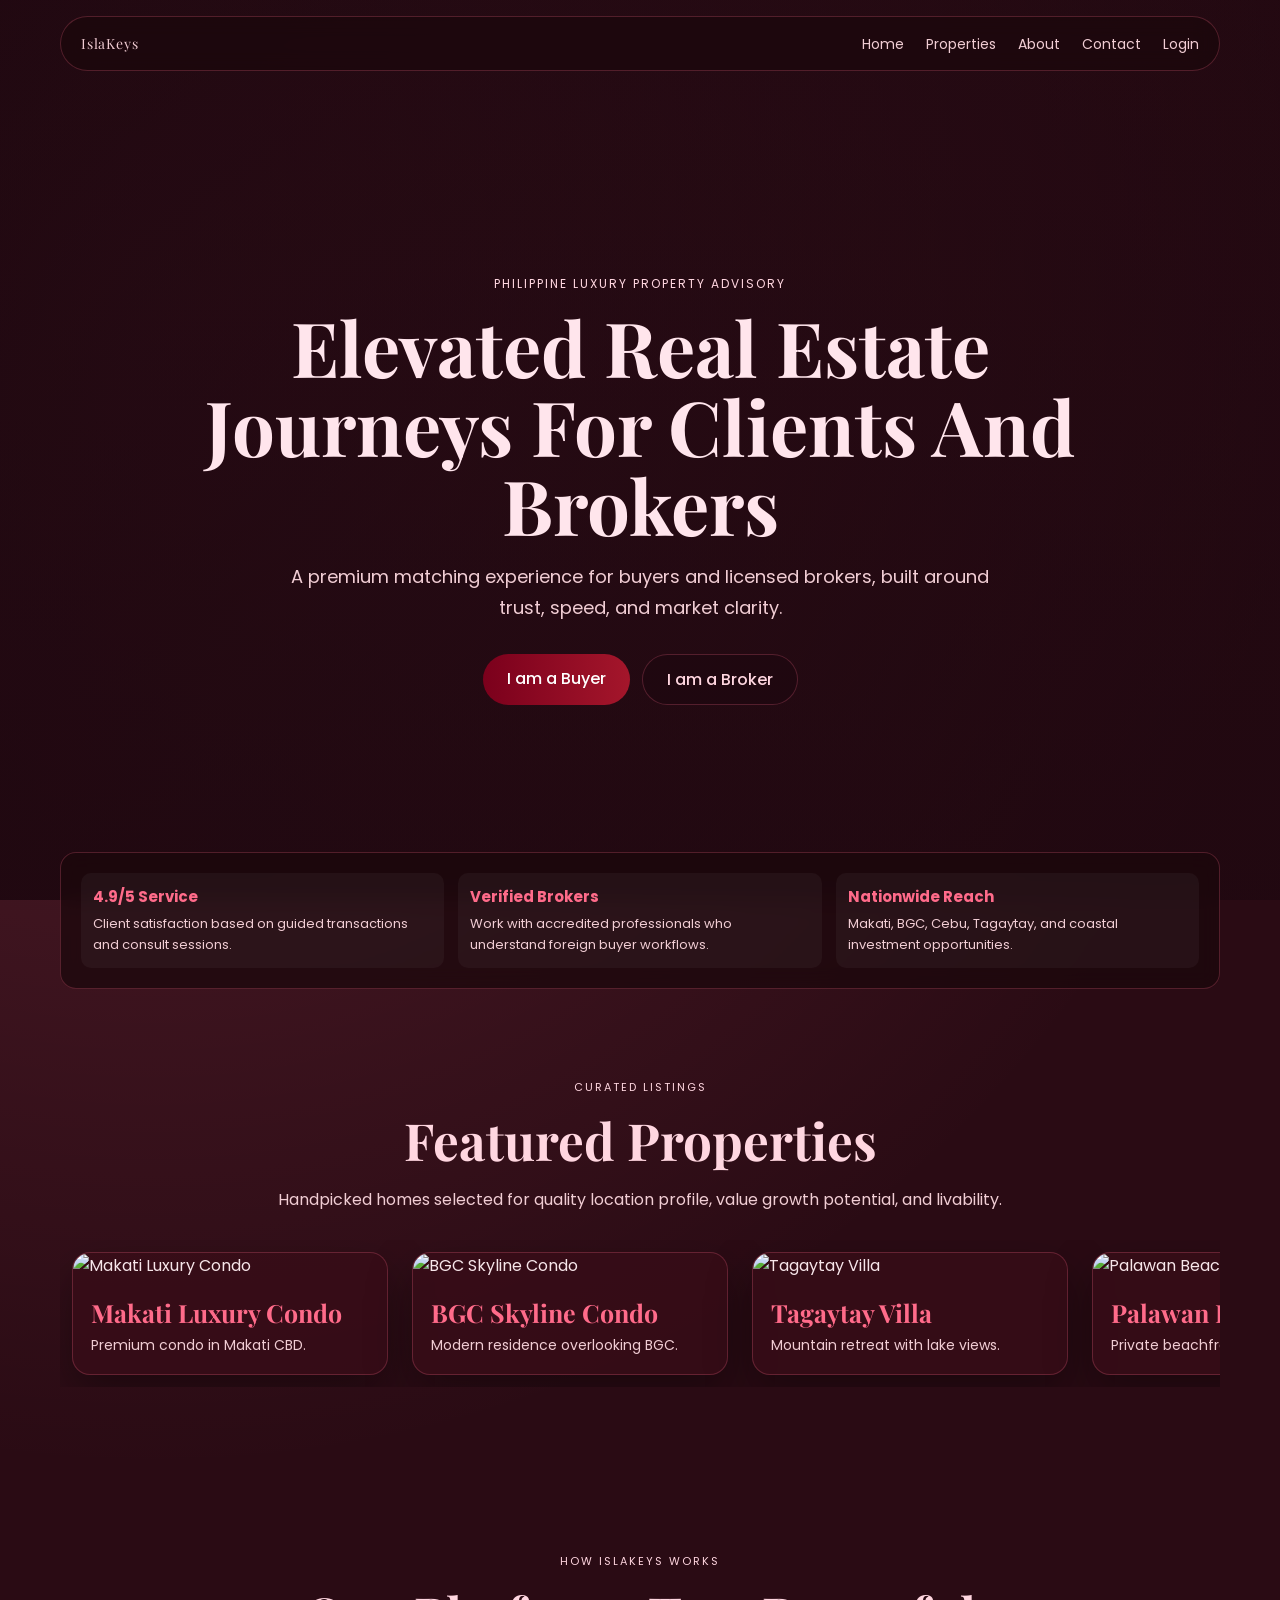
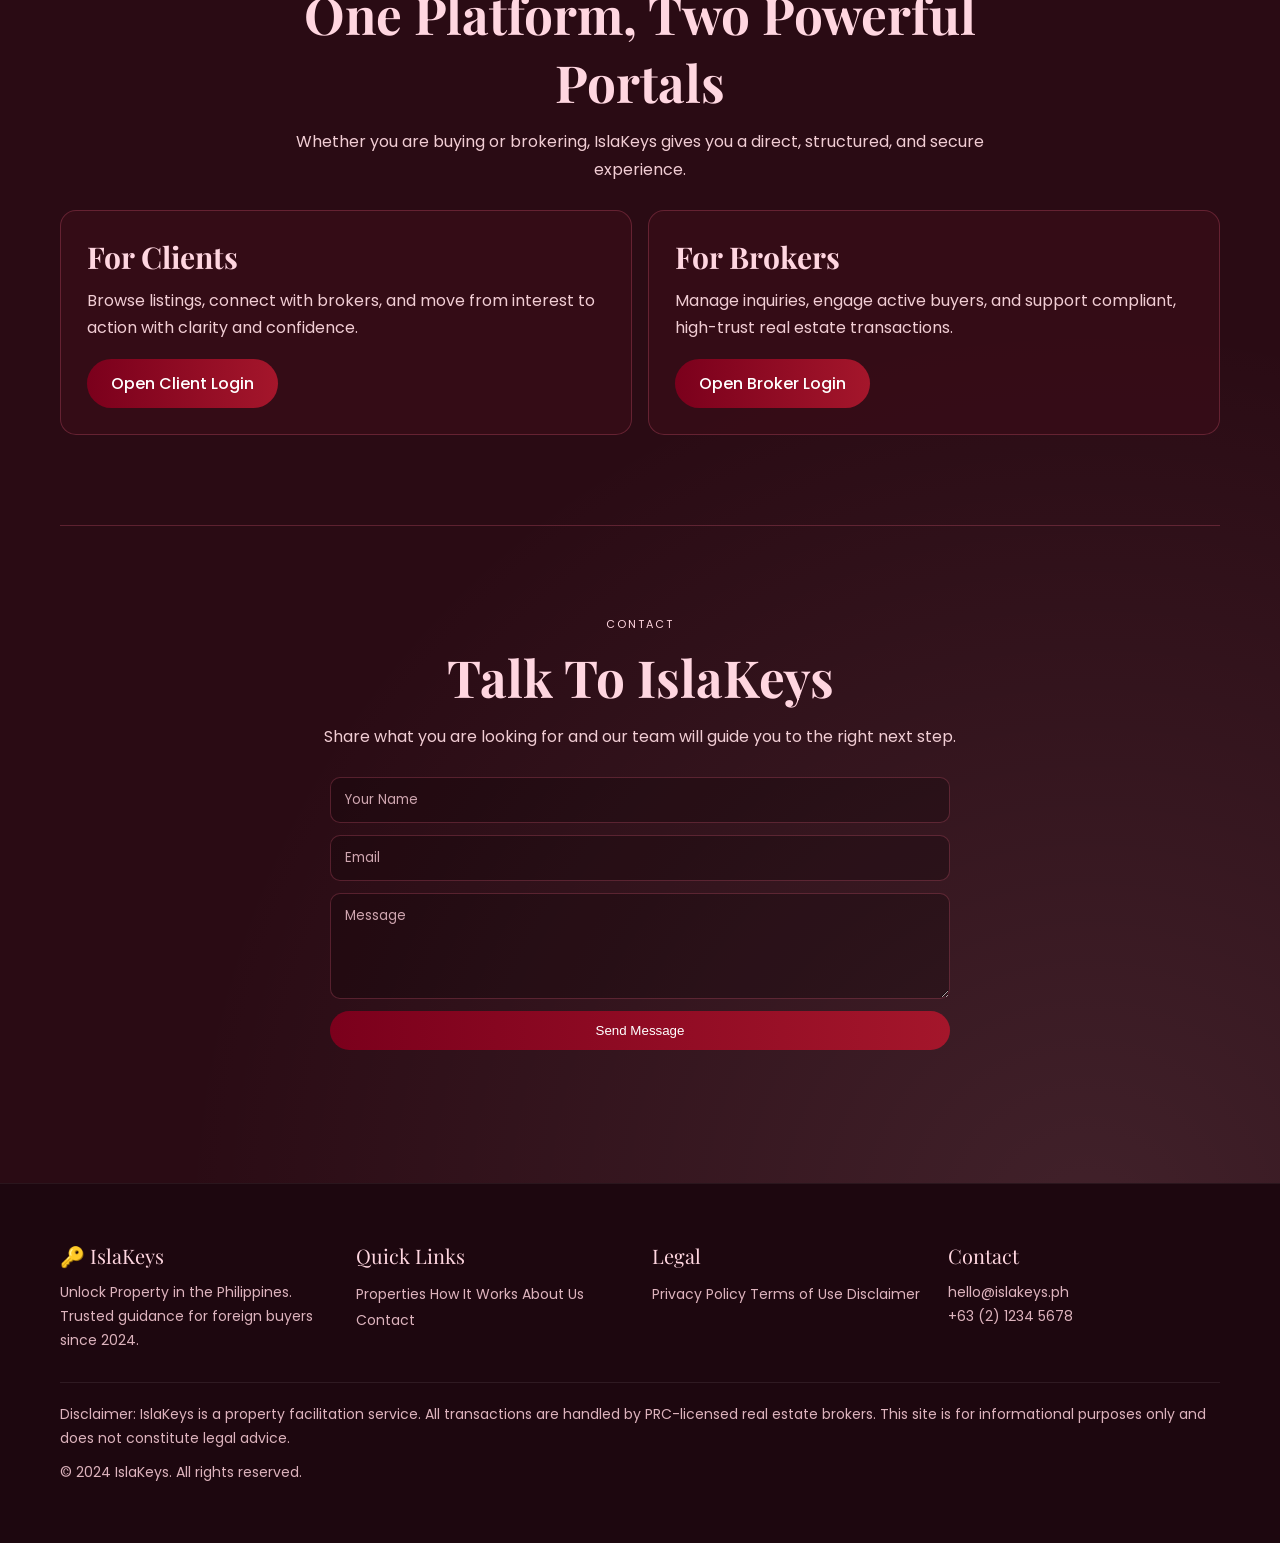
==== index.html @ d4b0116c "Add the Ralph AI chat assistant Co-Authored-By: Claude Opus 5.5 <noreply@anthropic.com>" ====
<!DOCTYPE html>
<html lang="en">

<head>
<meta charset="UTF-8">
<meta name="viewport" content="width=device-width, initial-scale=1.0">
<title>IslaKeys | Unlock Property in the Philippines</title>
<link href="https://fonts.googleapis.com/css2?family=Playfair+Display:wght@500;700&family=Poppins:wght@300;400;500&display=swap" rel="stylesheet">
<link rel="icon" href="favicon.svg" type="image/svg+xml">
<link rel="stylesheet" href="styles/main.css">

</head>

<body>

<nav class="top-nav">
  <a class="logo" href="#home">IslaKeys</a>
  <ul>
    <li><a href="#home">Home</a></li>
    <li><a href="#properties">Properties</a></li>
    <li><a href="#about">About</a></li>
    <li><a href="#contact">Contact</a></li>
    <li><a id="navLogin" href="login.html?role=client">Login</a></li>
  </ul>
</nav>

<section id="home" class="hero">
  <div class="hero-overlay"></div>
  <div class="hero-content reveal">
    <p class="hero-kicker">Philippine Luxury Property Advisory</p>
    <h1>Elevated Real Estate Journeys For Clients And Brokers</h1>
    <p class="hero-sub">A premium matching experience for buyers and licensed brokers, built around trust, speed, and market clarity.</p>
    <div class="hero-actions">
      <a href="login.html?role=client" class="btn btn-primary">I am a Buyer</a>
      <a href="login.html?role=broker" class="btn btn-secondary">I am a Broker</a>
    </div>
  </div>
</section>

<section class="trust-bar reveal">
  <article>
    <h3>4.9/5 Service</h3>
    <p>Client satisfaction based on guided transactions and consult sessions.</p>
  </article>
  <article>
    <h3>Verified Brokers</h3>
    <p>Work with accredited professionals who understand foreign buyer workflows.</p>
  </article>
  <article>
    <h3>Nationwide Reach</h3>
    <p>Makati, BGC, Cebu, Tagaytay, and coastal investment opportunities.</p>
  </article>
</section>

<section id="properties" class="section-wrap">
  <div class="section-head reveal">
    <p class="section-kicker">Curated Listings</p>
    <h2 class="section-title">Featured Properties</h2>
    <p class="section-copy">Handpicked homes selected for quality location profile, value growth potential, and livability.</p>
  </div>
  <div class="slider reveal">
    <div class="slide-track">
      <article class="property-card">
        <img src="https://images.unsplash.com/photo-1560185127-6ed189bf02f4?auto=format&amp;fit=crop&amp;w=800&amp;q=75" alt="Makati Luxury Condo">
        <div class="property-info">
          <h3>Makati Luxury Condo</h3>
          <p>Premium condo in Makati CBD.</p>
        </div>
      </article>
      <article class="property-card">
        <img src="https://images.unsplash.com/photo-1600585154526-990dced4db0d?auto=format&amp;fit=crop&amp;w=800&amp;q=75" alt="BGC Skyline Condo">
        <div class="property-info">
          <h3>BGC Skyline Condo</h3>
          <p>Modern residence overlooking BGC.</p>
        </div>
      </article>
      <article class="property-card">
        <img src="https://images.unsplash.com/photo-1600585154084-4e5fe7c39198?auto=format&amp;fit=crop&amp;w=800&amp;q=75" alt="Tagaytay Villa">
        <div class="property-info">
          <h3>Tagaytay Villa</h3>
          <p>Mountain retreat with lake views.</p>
        </div>
      </article>
      <article class="property-card">
        <img src="https://images.unsplash.com/photo-1580587771525-78b9dba3b914?auto=format&amp;fit=crop&amp;w=800&amp;q=75" alt="Palawan Beach House">
        <div class="property-info">
          <h3>Palawan Beach House</h3>
          <p>Private beachfront residence.</p>
        </div>
      </article>
      <article class="property-card">
        <img src="https://images.unsplash.com/photo-1600047509782-20d39509f26d?auto=format&amp;fit=crop&amp;w=800&amp;q=75" alt="Cebu Ocean Condo">
        <div class="property-info">
          <h3>Cebu Ocean Condo</h3>
          <p>Ocean view condo in Cebu.</p>
        </div>
      </article>
    </div>
  </div>
</section>

<section id="about" class="about section-wrap">
  <div class="section-head reveal">
    <p class="section-kicker">How IslaKeys Works</p>
    <h2 class="section-title">One Platform, Two Powerful Portals</h2>
    <p class="section-copy">Whether you are buying or brokering, IslaKeys gives you a direct, structured, and secure experience.</p>
  </div>

  <div class="role-grid">
    <article class="role-card reveal">
      <h3>For Clients</h3>
      <p>Browse listings, connect with brokers, and move from interest to action with clarity and confidence.</p>
      <a href="login.html?role=client" class="btn btn-primary">Open Client Login</a>
    </article>

    <article class="role-card reveal">
      <h3>For Brokers</h3>
      <p>Manage inquiries, engage active buyers, and support compliant, high-trust real estate transactions.</p>
      <a href="login.html?role=broker" class="btn btn-primary">Open Broker Login</a>
    </article>
  </div>
</section>

<section id="contact" class="contact section-wrap reveal">
  <div class="section-head">
    <p class="section-kicker">Contact</p>
    <h2 class="section-title">Talk To IslaKeys</h2>
    <p class="section-copy">Share what you are looking for and our team will guide you to the right next step.</p>
  </div>
  <form id="contact-form" class="contact-form" novalidate>
    <input id="contact-name" type="text" placeholder="Your Name" required>
    <input id="contact-email" type="email" placeholder="Email" required>
    <textarea id="contact-message" rows="4" placeholder="Message" required></textarea>
    <button type="submit" class="btn btn-primary">Send Message</button>
    <p id="contact-status" class="form-status" role="status"></p>
  </form>
</section>

<footer>
  <div class="footer-grid">
    <div>
      <div class="footer-title">🔑 IslaKeys</div>
      <p>Unlock Property in the Philippines. Trusted guidance for foreign buyers since 2024.</p>
    </div>
    <div class="footer-links">
      <div class="footer-title">Quick Links</div>
      <a href="#properties">Properties</a>
      <a href="#about">How It Works</a>
      <a href="#about">About Us</a>
      <a href="#contact">Contact</a>
    </div>
    <div class="footer-links">
      <div class="footer-title">Legal</div>
      <a href="legal.html#privacy">Privacy Policy</a>
      <a href="legal.html#terms">Terms of Use</a>
      <a href="legal.html#disclaimer">Disclaimer</a>
    </div>
    <div class="footer-links">
      <div class="footer-title">Contact</div>
      <p><a href="mailto:hello@islakeys.ph">hello@islakeys.ph</a></p>
      <p><a href="tel:+63212345678">+63 (2) 1234 5678</a></p>
    </div>
  </div>

  <div class="footer-bottom">
    <p>
      Disclaimer: IslaKeys is a property facilitation service. All transactions are handled by PRC-licensed real estate brokers.
      This site is for informational purposes only and does not constitute legal advice.
    </p>
    <p style="margin-top:10px;">© 2024 IslaKeys. All rights reserved.</p>
  </div>
</footer>

<script src="js/script.js"></script>
  <!-- Ralph AI assistant (shared across all of Ralph's sites) -->
  <script src="https://ralph-ai-analytics-studio.netlify.app/widget/ralph-ai.js" data-site="islakeys" defer></script>
</body>
</html>
---- styles/main.css ----
* {
  margin: 0;
  padding: 0;
  box-sizing: border-box;
}

:root {
  --bg-deep: #1d070f;
  --bg-main: #2a0b14;
  --panel: rgba(58, 13, 24, 0.72);
  --panel-soft: rgba(255, 255, 255, 0.04);
  --line: rgba(255, 107, 138, 0.24);
  --text: #f7e6ea;
  --muted: #f1cdd4;
  --accent: #ff6b8a;
  --accent-dark: #7b001c;
  --accent-mid: #a4162b;
  --max: 1160px;
}

html {
  scroll-behavior: smooth;
}

body {
  font-family: 'Poppins', sans-serif;
  color: var(--text);
  background:
    radial-gradient(circle at 12% 10%, rgba(255, 107, 138, 0.2), transparent 38%),
    radial-gradient(circle at 85% 90%, rgba(255, 214, 224, 0.11), transparent 30%),
    var(--bg-main);
  min-height: 100vh;
}

.top-nav {
  position: fixed;
  top: 16px;
  left: 50%;
  transform: translateX(-50%);
  width: min(calc(100% - 24px), var(--max));
  padding: 14px 20px;
  border-radius: 999px;
  border: 1px solid var(--line);
  background: rgba(27, 7, 12, 0.72);
  backdrop-filter: blur(10px);
  display: flex;
  justify-content: space-between;
  align-items: center;
  z-index: 10;
}

.logo {
  color: #ffd6e0;
  text-decoration: none;
  font-family: 'Playfair Display', serif;
  letter-spacing: 0.8px;
  font-size: 24px;
}

.top-nav ul {
  display: flex;
  gap: 22px;
  list-style: none;
  align-items: center;
}

.top-nav a {
  color: var(--muted);
  text-decoration: none;
  font-size: 14px;
  transition: color 0.25s ease;
}

.top-nav a:hover {
  color: var(--accent);
}

.hero {
  position: relative;
  min-height: 100vh;
  padding: 160px 24px 80px;
  display: grid;
  place-items: center;
  text-align: center;
  background:
    linear-gradient(120deg, rgba(29, 7, 15, 0.86), rgba(42, 11, 20, 0.46)),
    url("https://images.unsplash.com/photo-1600585154340-be6161a56a0c?auto=format&fit=crop&w=1920&q=75");
  background-size: cover;
  background-position: center;
}

.hero-overlay {
  position: absolute;
  inset: 0;
  background: linear-gradient(to bottom, rgba(29, 7, 15, 0.35), rgba(29, 7, 15, 0.68));
}

.hero-content {
  position: relative;
  z-index: 1;
  width: min(880px, 100%);
}

.hero-kicker {
  letter-spacing: 2px;
  text-transform: uppercase;
  font-size: 12px;
  color: #ffd6e0;
  margin-bottom: 14px;
}

.hero h1 {
  font-family: 'Playfair Display', serif;
  font-size: clamp(38px, 6vw, 76px);
  line-height: 1.04;
  color: #ffe5ec;
}

.hero-sub {
  max-width: 700px;
  margin: 18px auto 0;
  color: var(--muted);
  font-size: 18px;
  line-height: 1.7;
}

.hero-actions {
  margin-top: 30px;
  display: flex;
  gap: 12px;
  justify-content: center;
  flex-wrap: wrap;
}

.btn {
  text-decoration: none;
  border: none;
  cursor: pointer;
  border-radius: 999px;
  padding: 12px 24px;
  display: inline-block;
  font-weight: 500;
  transition: transform 0.25s ease, background 0.25s ease, border-color 0.25s ease;
}

.btn:hover {
  transform: translateY(-2px);
}

.btn-primary {
  color: white;
  background: linear-gradient(90deg, var(--accent-dark), var(--accent-mid));
}

.btn-secondary {
  color: #ffd6e0;
  border: 1px solid var(--line);
  background: rgba(29, 7, 15, 0.6);
}

.section-wrap {
  width: min(calc(100% - 32px), var(--max));
  margin: 0 auto;
  padding: 90px 0;
}

.trust-bar {
  width: min(calc(100% - 32px), var(--max));
  margin: -48px auto 0;
  padding: 20px;
  border-radius: 16px;
  background: rgba(27, 7, 12, 0.72);
  border: 1px solid var(--line);
  backdrop-filter: blur(10px);
  display: grid;
  grid-template-columns: repeat(3, minmax(0, 1fr));
  gap: 14px;
}

.trust-bar article {
  padding: 12px;
  border-radius: 10px;
  background: var(--panel-soft);
}

.trust-bar h3 {
  font-size: 15px;
  color: var(--accent);
  margin-bottom: 6px;
}

.trust-bar p {
  color: var(--muted);
  font-size: 13px;
  line-height: 1.6;
}

.section-head {
  text-align: center;
  max-width: 760px;
  margin: 0 auto 26px;
}

.section-kicker {
  text-transform: uppercase;
  letter-spacing: 2px;
  font-size: 11px;
  color: #ffd6e0;
  margin-bottom: 10px;
}

.section-title {
  font-family: 'Playfair Display', serif;
  font-size: clamp(32px, 4vw, 52px);
  color: #ffd6e0;
}

.section-copy {
  margin-top: 12px;
  color: var(--muted);
  line-height: 1.75;
}

.slider {
  overflow: hidden;
}

.slide-track {
  display: flex;
  width: calc(340px * 10);
  animation: scroll 42s linear infinite;
}

.property-card {
  width: 340px;
  margin: 12px;
  border-radius: 18px;
  border: 1px solid var(--line);
  background: var(--panel);
  overflow: hidden;
  box-shadow: 0 20px 45px rgba(0, 0, 0, 0.35);
  transition: transform 0.3s ease;
}

.property-card:hover {
  transform: translateY(-8px);
}

.property-card img {
  width: 100%;
  height: 230px;
  object-fit: cover;
}

.property-info {
  padding: 18px;
}

.property-info h3 {
  font-family: 'Playfair Display', serif;
  color: var(--accent);
  margin-bottom: 6px;
  font-size: 25px;
}

.property-info p {
  color: var(--muted);
  font-size: 14px;
}

.about {
  padding-top: 76px;
}

.role-grid {
  display: grid;
  grid-template-columns: repeat(2, minmax(0, 1fr));
  gap: 16px;
}

.role-card {
  border: 1px solid var(--line);
  border-radius: 16px;
  background: var(--panel);
  padding: 26px;
}

.role-card h3 {
  font-family: 'Playfair Display', serif;
  color: #ffd6e0;
  font-size: 30px;
  margin-bottom: 10px;
}

.role-card p {
  color: var(--muted);
  line-height: 1.7;
  margin-bottom: 18px;
}

.contact {
  border-top: 1px solid var(--line);
}

.contact-form {
  max-width: 620px;
  margin: 0 auto;
  display: grid;
  gap: 12px;
}

.contact-form input,
.contact-form textarea {
  border-radius: 10px;
  border: 1px solid var(--line);
  background: rgba(0, 0, 0, 0.22);
  color: var(--text);
  font-family: inherit;
  padding: 12px 14px;
}

.contact-form input::placeholder,
.contact-form textarea::placeholder {
  color: #cfa6b0;
}

.form-status {
  font-size: 14px;
  line-height: 1.6;
  min-height: 1px;
}

.form-status.success {
  color: #61d79f;
}

.form-status.error {
  color: #ffd277;
}

.legal-doc {
  max-width: 820px;
  padding-top: 150px;
}

.legal-doc article {
  border: 1px solid var(--line);
  border-radius: 16px;
  background: var(--panel);
  padding: 26px;
  margin-bottom: 16px;
  scroll-margin-top: 110px;
}

.legal-doc h2 {
  font-family: 'Playfair Display', serif;
  color: #ffd6e0;
  font-size: 28px;
  margin-bottom: 10px;
}

.legal-doc p,
.legal-doc li {
  color: var(--muted);
  line-height: 1.75;
  font-size: 15px;
}

.legal-doc ul {
  margin: 8px 0 0 20px;
}

.legal-doc p + p {
  margin-top: 10px;
}

footer {
  background: var(--bg-deep);
  border-top: 1px solid rgba(255, 255, 255, 0.06);
  margin-top: 30px;
  padding: 58px 24px;
}

.footer-grid {
  width: min(calc(100% - 8px), var(--max));
  margin: 0 auto;
  display: grid;
  grid-template-columns: repeat(4, minmax(0, 1fr));
  gap: 24px;
}

.footer-title {
  font-family: 'Playfair Display', serif;
  color: #ffd6e0;
  font-size: 20px;
  margin-bottom: 12px;
}

.footer-links a,
.footer-links p,
footer p {
  color: #ddb3bd;
  text-decoration: none;
  font-size: 14px;
  line-height: 1.7;
}

.footer-links a:hover {
  color: var(--accent);
}

.footer-bottom {
  width: min(calc(100% - 8px), var(--max));
  margin: 30px auto 0;
  padding-top: 20px;
  border-top: 1px solid rgba(255, 255, 255, 0.08);
  color: #bf909b;
  font-size: 13px;
}

.reveal {
  opacity: 0;
  transform: translateY(22px);
  transition: opacity 0.65s ease, transform 0.65s ease;
}

.reveal.visible {
  opacity: 1;
  transform: translateY(0);
}

@keyframes scroll {
  0% { transform: translateX(0); }
  100% { transform: translateX(calc(-340px * 5)); }
}

@media (max-width: 980px) {
  .top-nav {
    top: 10px;
    padding: 12px 16px;
  }

  .top-nav ul {
    gap: 14px;
  }

  .trust-bar {
    grid-template-columns: 1fr;
  }

  .role-grid,
  .footer-grid {
    grid-template-columns: 1fr 1fr;
  }
}

@media (max-width: 680px) {
  .top-nav {
    position: static;
    transform: none;
    margin: 10px auto 0;
    border-radius: 16px;
    width: calc(100% - 20px);
    flex-direction: column;
    gap: 10px;
  }

  .top-nav ul {
    flex-wrap: wrap;
    justify-content: center;
  }

  .hero {
    min-height: auto;
    padding: 60px 18px 50px;
  }

  .section-wrap {
    width: calc(100% - 20px);
    padding: 66px 0;
  }

  .slide-track {
    width: calc(300px * 10);
  }

  .property-card {
    width: 300px;
  }

  @keyframes scroll {
    0% { transform: translateX(0); }
    100% { transform: translateX(calc(-300px * 5)); }
  }

  .role-grid,
  .footer-grid {
    grid-template-columns: 1fr;
  }
}

@media (max-width: 680px) {
  .legal-doc {
    padding-top: 36px;
  }

  .legal-doc article {
    padding: 20px;
  }
}
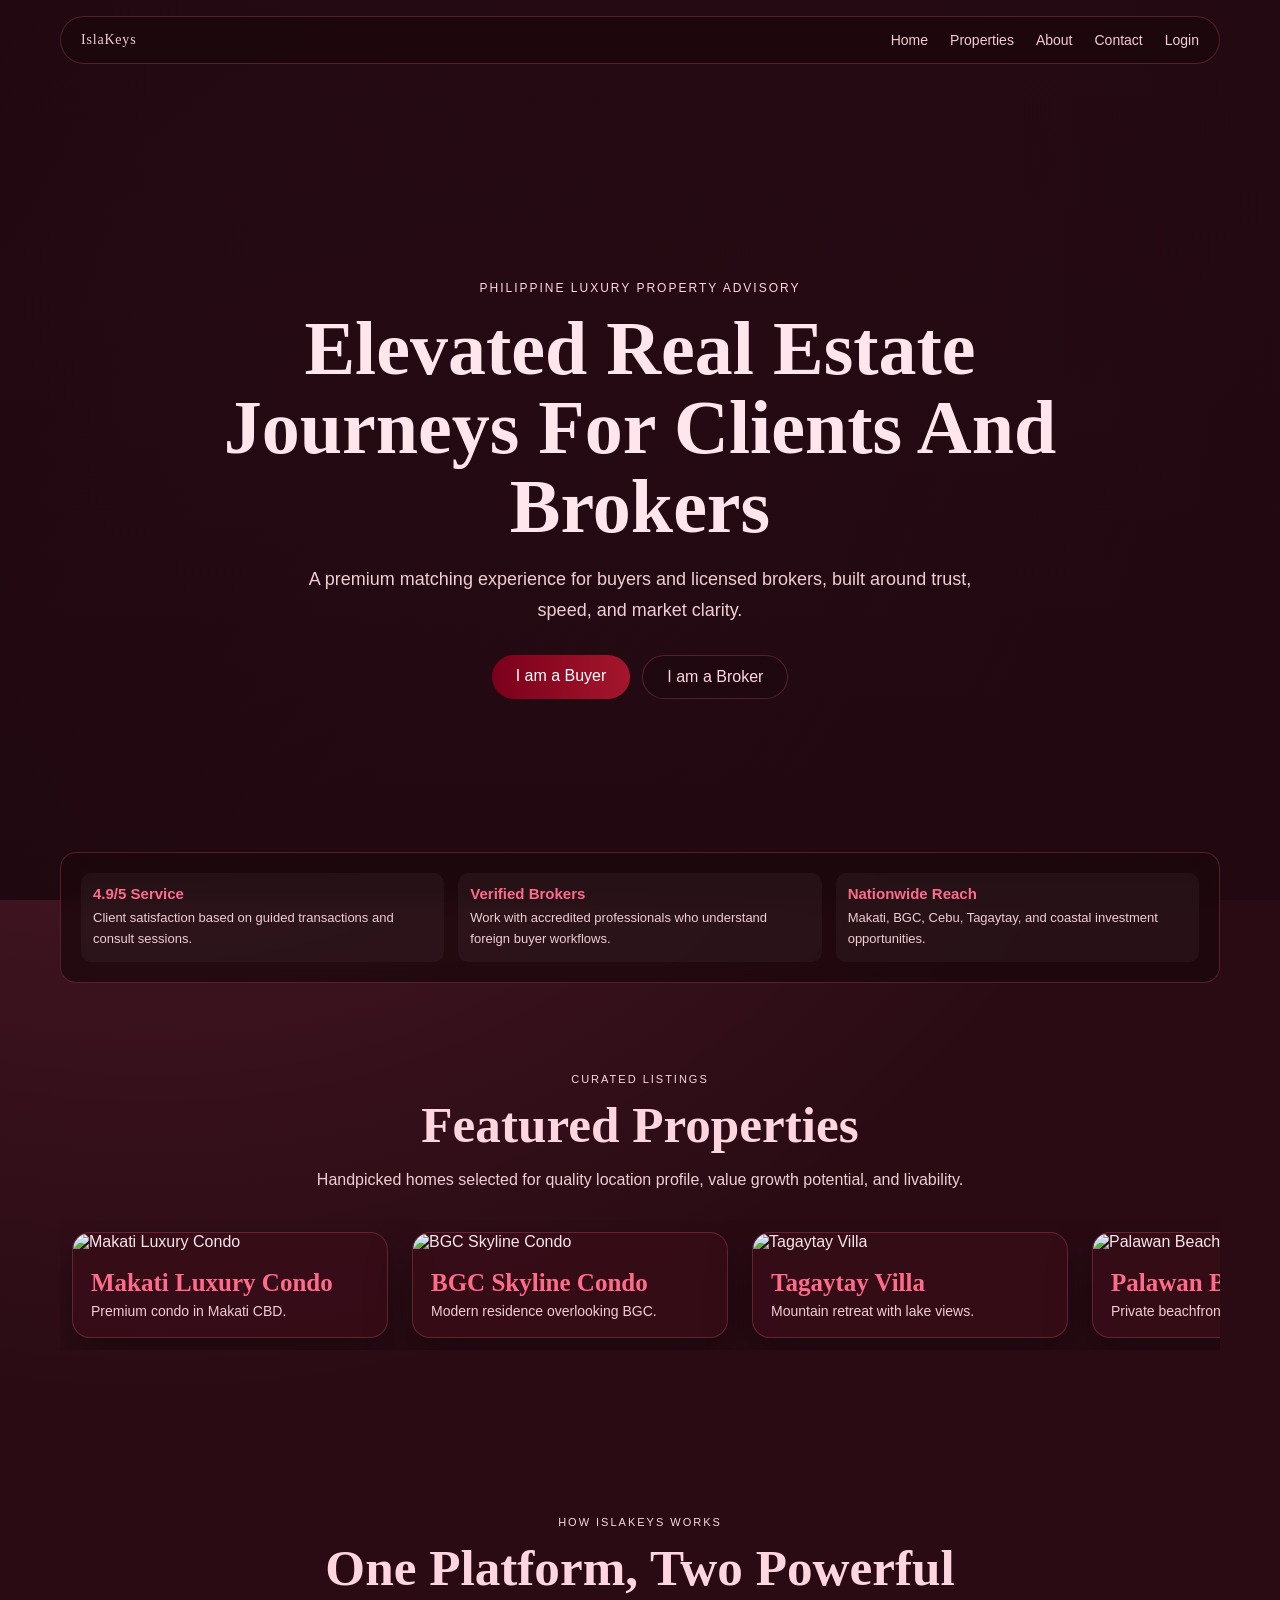
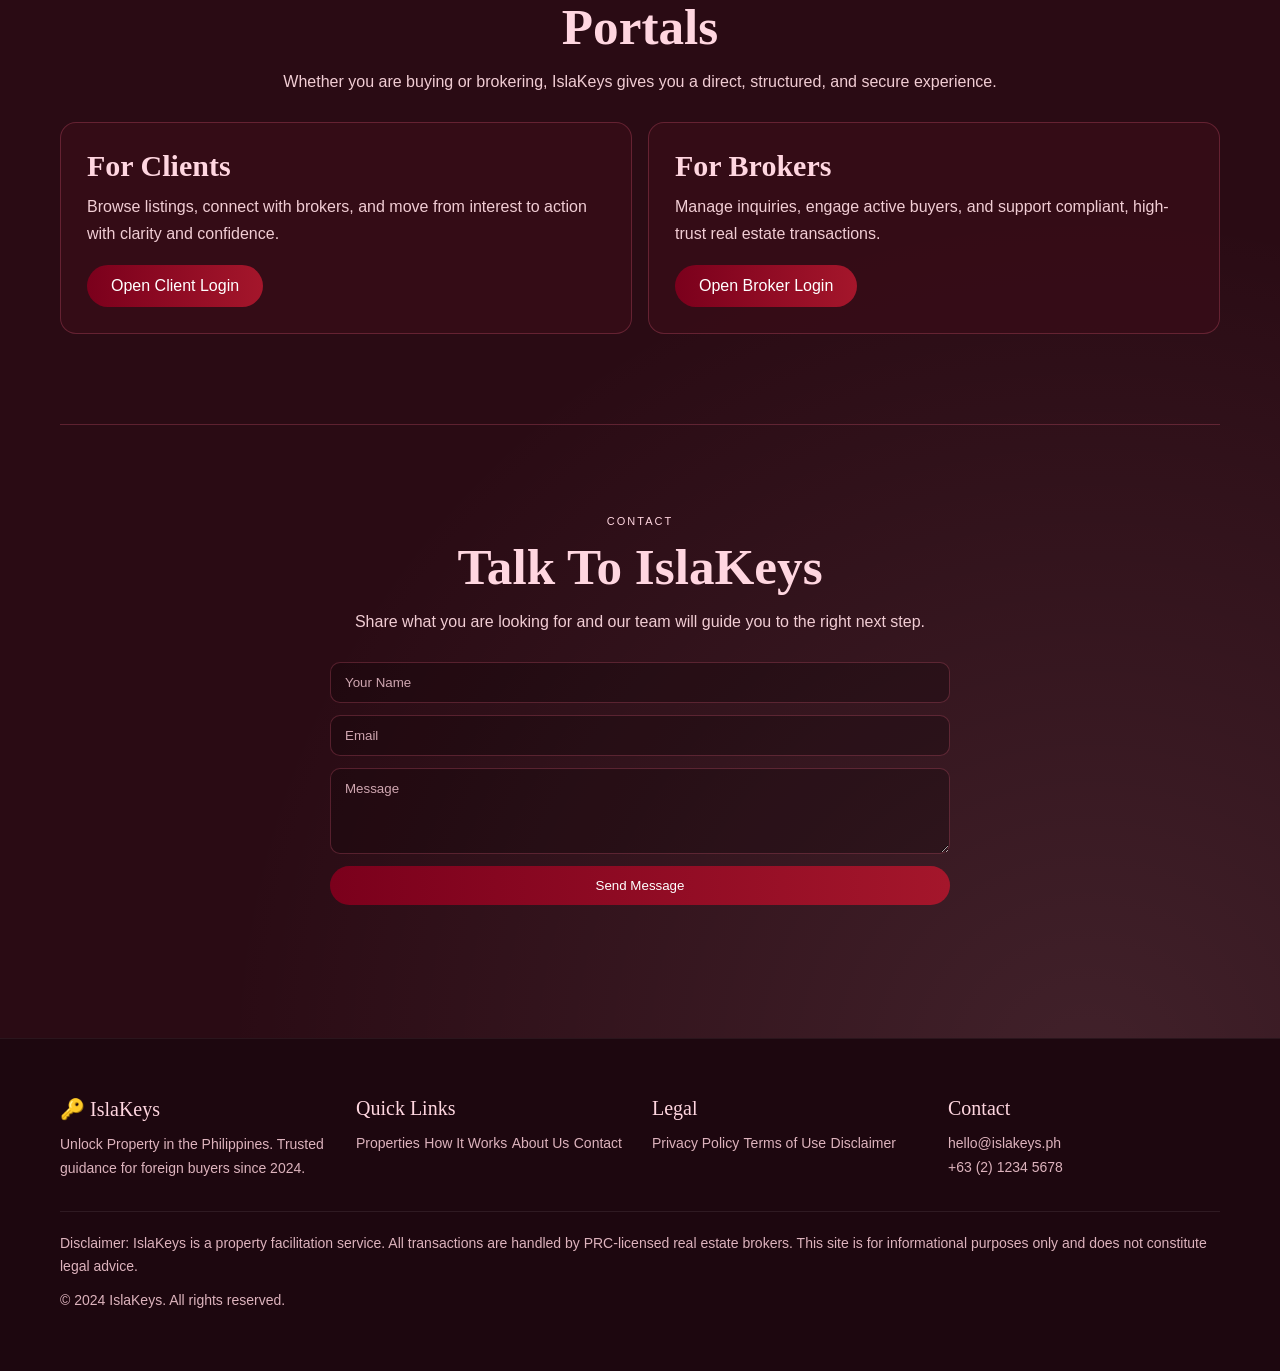
==== commit af0fef2c: "Security: add Content-Security-Policy (blocks injected third-party scripts) Co-Authored-By: Claude O" ====
--- a/index.html
+++ b/index.html
@@ -4,7 +4,13 @@
 <head>
 <meta charset="UTF-8">
 <meta name="viewport" content="width=device-width, initial-scale=1.0">
+<meta http-equiv="Content-Security-Policy" content="default-src 'self'; script-src 'self' https://cdnjs.cloudflare.com https://garciaralphlawrence-svg.github.io 'unsafe-inline'; style-src 'self' 'unsafe-inline' https://fonts.googleapis.com https://cdnjs.cloudflare.com; font-src 'self' data: https://fonts.gstatic.com https://cdnjs.cloudflare.com; img-src 'self' data: blob: https:; media-src 'self' blob: https:; connect-src 'self' https://garciaralphlawrence-svg.github.io; frame-src 'none'; object-src 'none'; base-uri 'self'; form-action 'self' mailto: https:">
 <title>IslaKeys | Unlock Property in the Philippines</title>
+  <meta name="description" content="IslaKeys matches property buyers, including foreign buyers, with verified PRC-licensed brokers for condos and homes in Makati, BGC, Cebu and Tagaytay.">
+  <meta property="og:title" content="IslaKeys | Unlock Property in the Philippines">
+  <meta property="og:description" content="IslaKeys matches property buyers, including foreign buyers, with verified PRC-licensed brokers for condos and homes in Makati, BGC, Cebu and Tagaytay.">
+  <meta property="og:type" content="website">
+  <meta property="og:image" content="https://garciaralphlawrence-svg.github.io/Ralph-Portfolio/islakeys_homepage.png">
 <link href="https://fonts.googleapis.com/css2?family=Playfair+Display:wght@500;700&family=Poppins:wght@300;400;500&display=swap" rel="stylesheet">
 <link rel="icon" href="favicon.svg" type="image/svg+xml">
 <link rel="stylesheet" href="styles/main.css">
@@ -172,7 +178,7 @@
 </footer>
 
 <script src="js/script.js"></script>
-  <!-- Ralph AI assistant (shared across all of Ralph's sites) -->
-  <script src="https://ralph-ai-analytics-studio.netlify.app/widget/ralph-ai.js" data-site="islakeys" defer></script>
+  <!-- Kapitan assistant (free mode: answers from built-in website facts, no API key) -->
+  <script src="https://garciaralphlawrence-svg.github.io/AI-Analytics-Studio/widget/kapitan.js" data-api="none" data-site="islakeys" defer></script>
 </body>
 </html>
